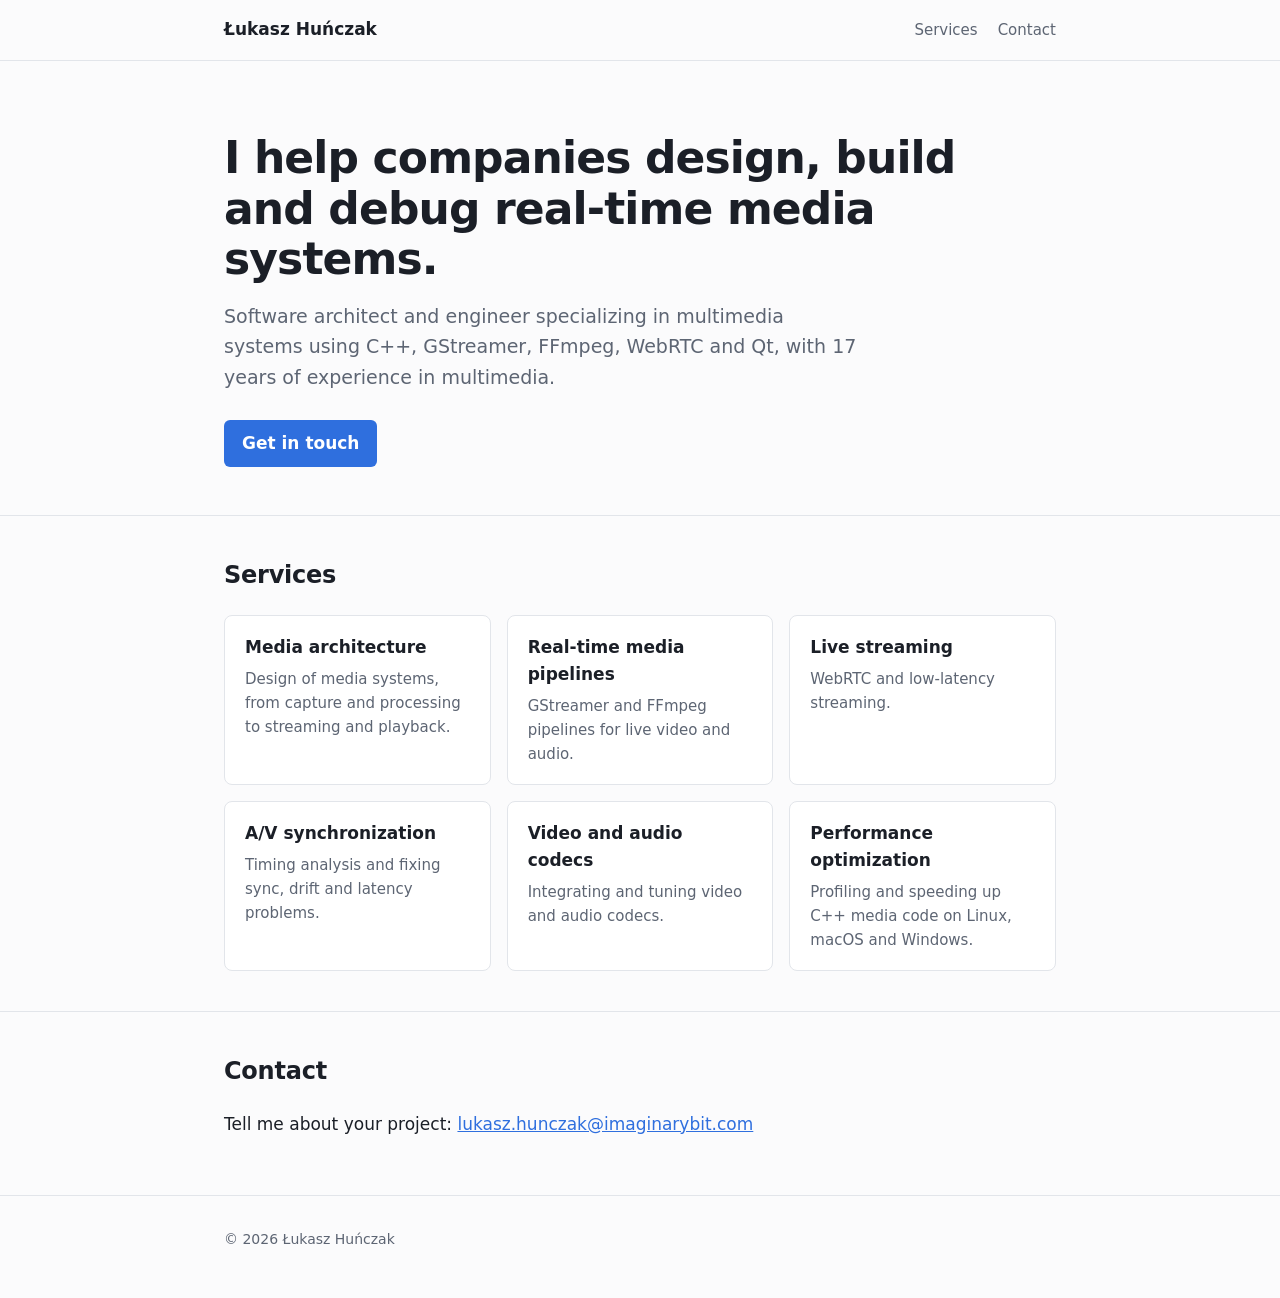
==== index.html @ c9fc4303 "Add first version of the website" ====
<!doctype html>
<html lang="en">
<head>
<meta charset="utf-8">
<meta name="viewport" content="width=device-width, initial-scale=1">
<title>Łukasz Huńczak – Real-time media systems</title>
<meta name="description" content="Software architect and engineer for real-time media systems: C++, GStreamer, FFmpeg, WebRTC and Qt.">
<link rel="canonical" href="https://imaginarybit.com/">
<link rel="icon" href="favicon.svg" type="image/svg+xml">
<meta property="og:type" content="website">
<meta property="og:title" content="Łukasz Huńczak – Real-time media systems">
<meta property="og:description" content="I help companies design, build and debug real-time media systems.">
<meta property="og:url" content="https://imaginarybit.com/">
<link rel="stylesheet" href="style.css">
</head>
<body>
<header class="top">
  <div class="wrap">
    <a class="brand" href="/">Łukasz Huńczak</a>
    <nav>
      <a href="#services">Services</a>
      <a href="#contact">Contact</a>
    </nav>
  </div>
</header>

<main>
  <div class="wrap hero">
    <h1>I help companies design, build and debug real-time media systems.</h1>
    <p>Software architect and engineer specializing in multimedia systems
      using C++, GStreamer, FFmpeg, WebRTC and Qt, with 17 years of
      experience in multimedia.</p>
    <a class="button" href="#contact">Get in touch</a>
  </div>

  <section id="services">
    <div class="wrap">
      <h2>Services</h2>
      <ul class="services">
        <li>
          <h3>Media architecture</h3>
          <p>Design of media systems, from capture and processing to
            streaming and playback.</p>
        </li>
        <li>
          <h3>Real-time media pipelines</h3>
          <p>GStreamer and FFmpeg pipelines for live video and audio.</p>
        </li>
        <li>
          <h3>Live streaming</h3>
          <p>WebRTC and low-latency streaming.</p>
        </li>
        <li>
          <h3>A/V synchronization</h3>
          <p>Timing analysis and fixing sync, drift and latency problems.</p>
        </li>
        <li>
          <h3>Video and audio codecs</h3>
          <p>Integrating and tuning video and audio codecs.</p>
        </li>
        <li>
          <h3>Performance optimization</h3>
          <p>Profiling and speeding up C++ media code on Linux, macOS and
            Windows.</p>
        </li>
      </ul>
    </div>
  </section>

  <section id="contact">
    <div class="wrap">
      <h2>Contact</h2>
      <p>Tell me about your project:
        <a href="mailto:lukasz.hunczak@imaginarybit.com">lukasz.hunczak@imaginarybit.com</a></p>
    </div>
  </section>
</main>

<footer>
  <div class="wrap">© 2026 Łukasz Huńczak</div>
</footer>
</body>
</html>
---- style.css ----
:root {
  --bg: #fbfbfc;
  --fg: #1b1f27;
  --muted: #5d6573;
  --line: #e2e5ea;
  --card: #ffffff;
  --accent: #2f6fde;
  --font: system-ui, -apple-system, "Segoe UI", Roboto, sans-serif;
  color-scheme: light dark;
}

@media (prefers-color-scheme: dark) {
  :root {
    --bg: #14171c;
    --fg: #e6e8ec;
    --muted: #9aa2b1;
    --line: #2a2f38;
    --card: #1b1f26;
    --accent: #6ea0f7;
  }
}

* { box-sizing: border-box; }

html { scroll-behavior: smooth; }

body {
  margin: 0;
  background: var(--bg);
  color: var(--fg);
  font: 17px/1.6 var(--font);
  -webkit-text-size-adjust: 100%;
}

a { color: var(--accent); }
a:hover { text-decoration-thickness: 2px; }

.wrap {
  max-width: 880px;
  margin: 0 auto;
  padding: 0 24px;
}

header.top {
  border-bottom: 1px solid var(--line);
}

header.top .wrap {
  display: flex;
  align-items: center;
  justify-content: space-between;
  gap: 16px;
  min-height: 60px;
}

.brand {
  font-weight: 650;
  white-space: nowrap;
  color: var(--fg);
  text-decoration: none;
}

nav { display: flex; gap: 20px; flex-wrap: wrap; }
nav a { color: var(--muted); text-decoration: none; font-size: 15px; }
nav a:hover { color: var(--fg); }

.hero { padding-top: 72px; padding-bottom: 48px; }

.hero h1 {
  margin: 0 0 16px;
  max-width: 760px;
  font-size: clamp(30px, 5.5vw, 44px);
  line-height: 1.15;
  letter-spacing: -0.02em;
}

.hero p {
  margin: 0 0 28px;
  max-width: 640px;
  font-size: 19px;
  color: var(--muted);
}

.button {
  display: inline-block;
  padding: 10px 18px;
  border-radius: 6px;
  background: var(--accent);
  color: #fff;
  font-weight: 600;
  text-decoration: none;
}
.button:hover { filter: brightness(1.08); }

section { padding: 40px 0; border-top: 1px solid var(--line); }

h2 {
  margin: 0 0 20px;
  font-size: 24px;
  letter-spacing: -0.01em;
}

.services {
  display: grid;
  grid-template-columns: repeat(auto-fit, minmax(250px, 1fr));
  gap: 16px;
  margin: 0;
  padding: 0;
  list-style: none;
}

.services li {
  padding: 18px 20px;
  background: var(--card);
  border: 1px solid var(--line);
  border-radius: 8px;
}

.services h3 { margin: 0 0 6px; font-size: 17px; }
.services p { margin: 0; color: var(--muted); font-size: 15px; }

footer {
  padding: 32px 0 48px;
  border-top: 1px solid var(--line);
  color: var(--muted);
  font-size: 14px;
}

@media (max-width: 560px) {
  body { font-size: 16px; }
  .wrap { padding: 0 16px; }
  header.top .wrap {
    flex-direction: column;
    align-items: flex-start;
    gap: 4px;
    padding-top: 12px;
    padding-bottom: 12px;
  }
  nav { gap: 16px; }
  .hero { padding-top: 48px; padding-bottom: 32px; }
}
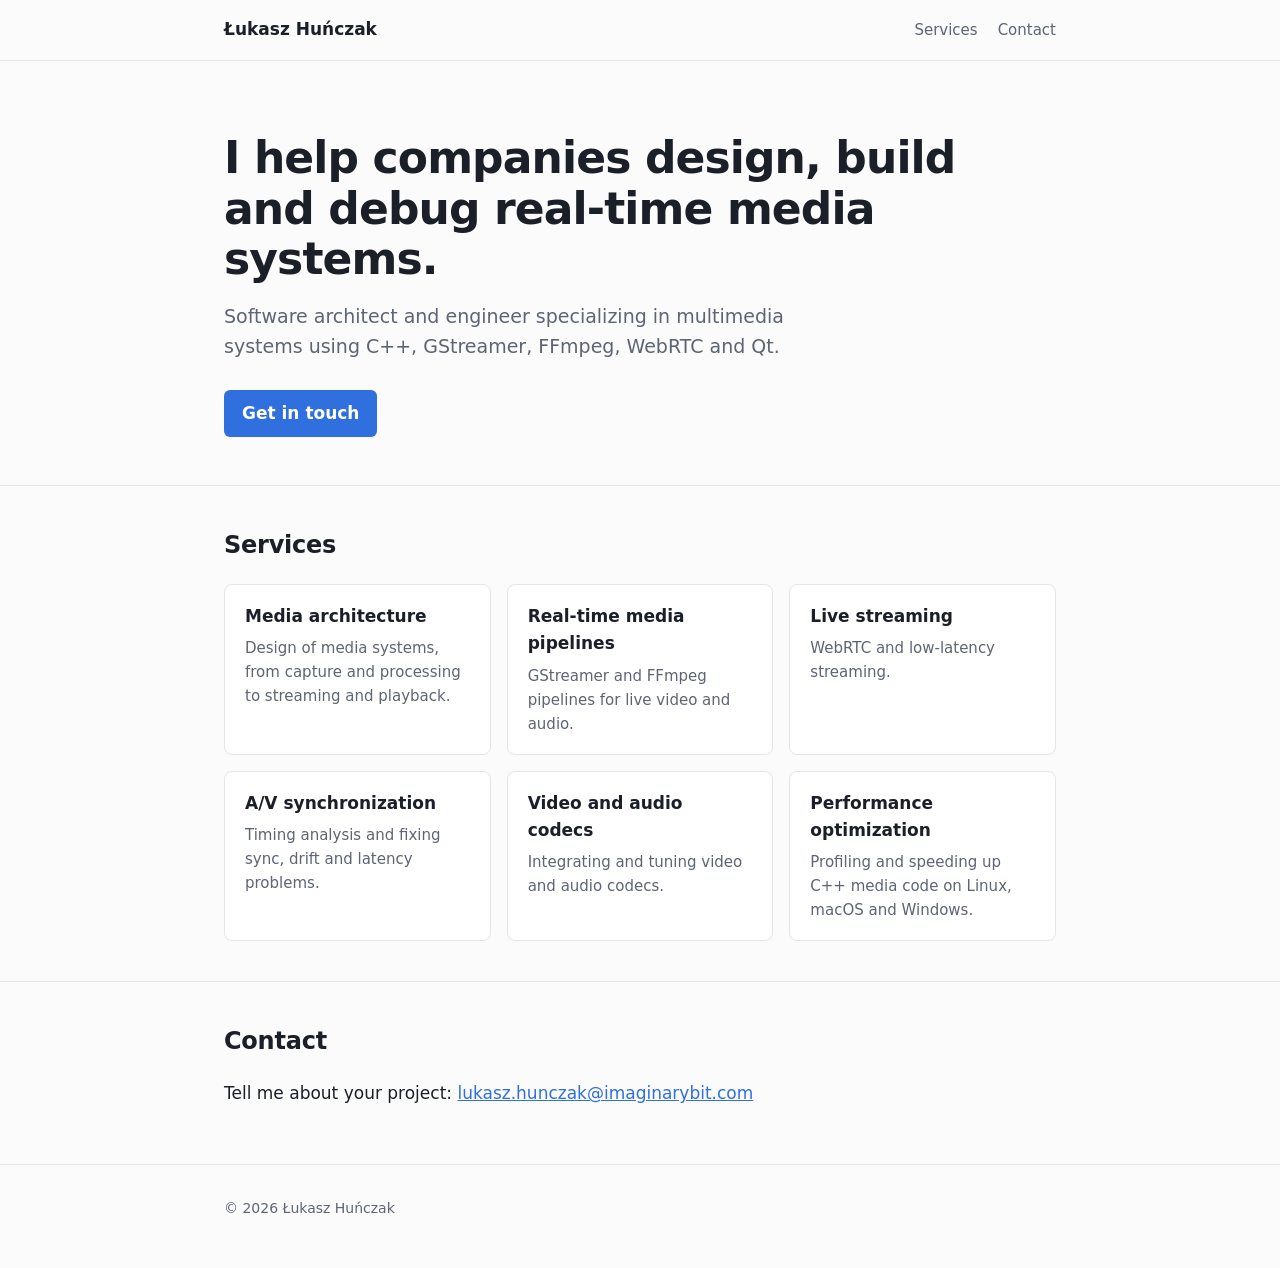
==== commit c77d954f: "Remove years of experience" ====
--- a/index.html
+++ b/index.html
@@ -28,8 +28,7 @@
   <div class="wrap hero">
     <h1>I help companies design, build and debug real-time media systems.</h1>
     <p>Software architect and engineer specializing in multimedia systems
-      using C++, GStreamer, FFmpeg, WebRTC and Qt, with 17 years of
-      experience in multimedia.</p>
+      using C++, GStreamer, FFmpeg, WebRTC and Qt.</p>
     <a class="button" href="#contact">Get in touch</a>
   </div>
 
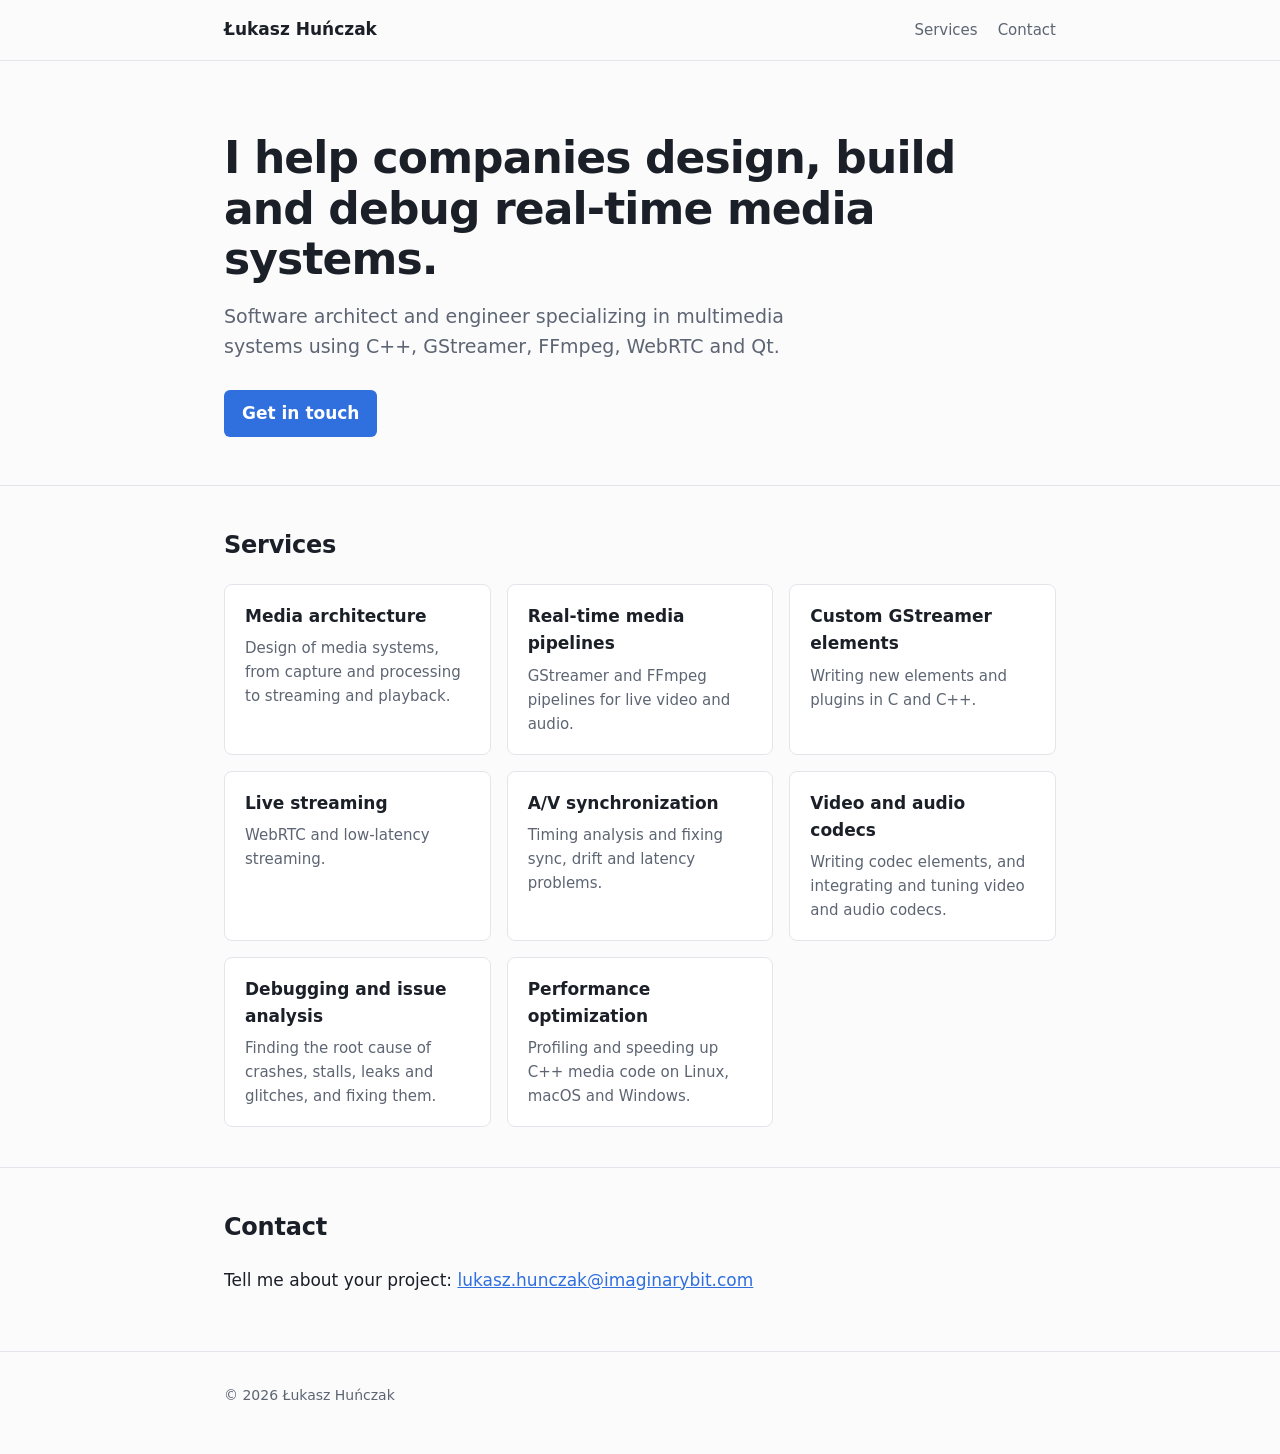
==== commit 6ed0a28a: "Add debugging and custom elements to services" ====
--- a/index.html
+++ b/index.html
@@ -46,6 +46,10 @@
           <p>GStreamer and FFmpeg pipelines for live video and audio.</p>
         </li>
         <li>
+          <h3>Custom GStreamer elements</h3>
+          <p>Writing new elements and plugins in C and C++.</p>
+        </li>
+        <li>
           <h3>Live streaming</h3>
           <p>WebRTC and low-latency streaming.</p>
         </li>
@@ -55,7 +59,13 @@
         </li>
         <li>
           <h3>Video and audio codecs</h3>
-          <p>Integrating and tuning video and audio codecs.</p>
+          <p>Writing codec elements, and integrating and tuning video and
+            audio codecs.</p>
+        </li>
+        <li>
+          <h3>Debugging and issue analysis</h3>
+          <p>Finding the root cause of crashes, stalls, leaks and glitches,
+            and fixing them.</p>
         </li>
         <li>
           <h3>Performance optimization</h3>
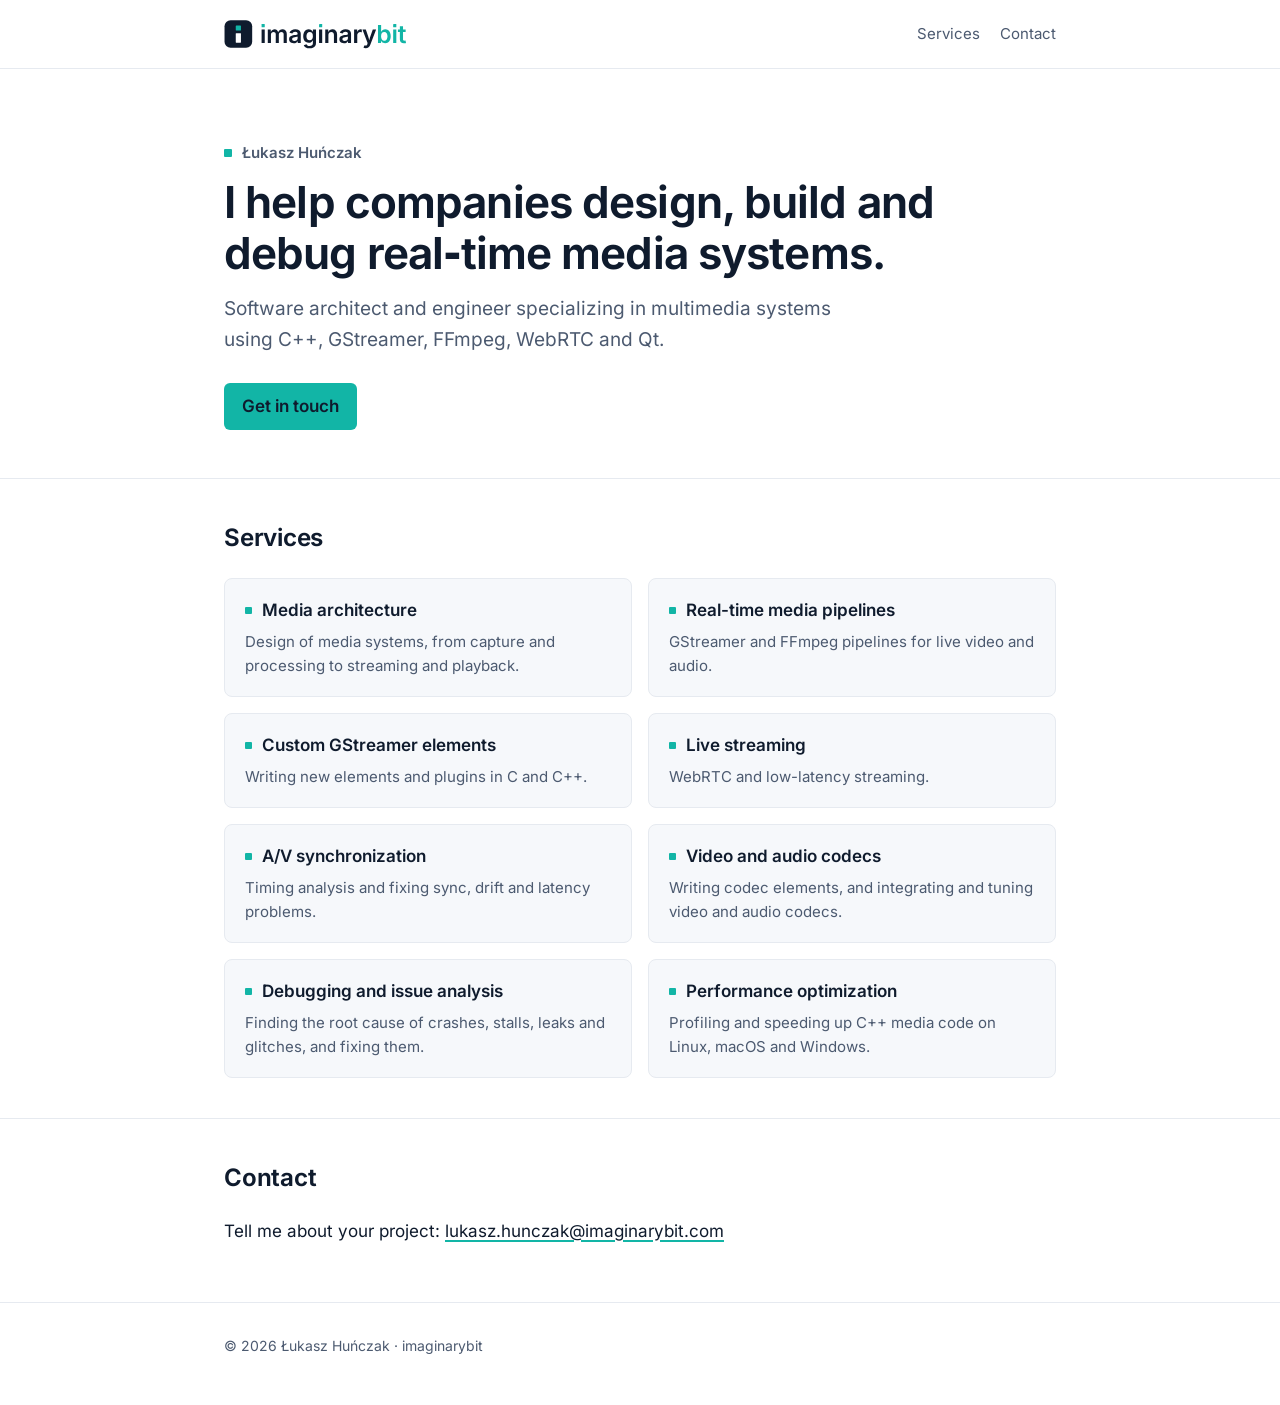
==== commit 5002c18d: "Apply brand v1 design" ====
--- a/index.html
+++ b/index.html
@@ -3,20 +3,32 @@
 <head>
 <meta charset="utf-8">
 <meta name="viewport" content="width=device-width, initial-scale=1">
-<title>Łukasz Huńczak – Real-time media systems</title>
+<title>imaginarybit – Łukasz Huńczak, real-time media systems</title>
 <meta name="description" content="Software architect and engineer for real-time media systems: C++, GStreamer, FFmpeg, WebRTC and Qt.">
 <link rel="canonical" href="https://imaginarybit.com/">
+<link rel="icon" href="favicon-32.png" type="image/png" sizes="32x32">
 <link rel="icon" href="favicon.svg" type="image/svg+xml">
+<link rel="apple-touch-icon" href="apple-touch-icon.png">
+<meta name="theme-color" content="#ffffff" media="(prefers-color-scheme: light)">
+<meta name="theme-color" content="#0f1b2d" media="(prefers-color-scheme: dark)">
 <meta property="og:type" content="website">
-<meta property="og:title" content="Łukasz Huńczak – Real-time media systems">
+<meta property="og:site_name" content="imaginarybit">
+<meta property="og:title" content="imaginarybit – Łukasz Huńczak, real-time media systems">
 <meta property="og:description" content="I help companies design, build and debug real-time media systems.">
 <meta property="og:url" content="https://imaginarybit.com/">
+<meta property="og:image" content="https://imaginarybit.com/images/imaginarybit-icon-512.png">
+<link rel="preload" href="fonts/inter-latin.woff2" as="font" type="font/woff2" crossorigin>
 <link rel="stylesheet" href="style.css">
 </head>
 <body>
 <header class="top">
   <div class="wrap">
-    <a class="brand" href="/">Łukasz Huńczak</a>
+    <a class="brand" href="/" aria-label="imaginarybit, home">
+      <picture>
+        <source srcset="images/imaginarybit-logo-dark.svg" media="(prefers-color-scheme: dark)">
+        <img src="images/imaginarybit-logo-light.svg" alt="imaginarybit" width="183" height="30">
+      </picture>
+    </a>
     <nav>
       <a href="#services">Services</a>
       <a href="#contact">Contact</a>
@@ -26,9 +38,10 @@
 
 <main>
   <div class="wrap hero">
-    <h1>I help companies design, build and debug real-time media systems.</h1>
-    <p>Software architect and engineer specializing in multimedia systems
-      using C++, GStreamer, FFmpeg, WebRTC and Qt.</p>
+    <p class="eyebrow">Łukasz Huńczak</p>
+    <h1>I help companies design, build and debug real&#8209;time media systems.</h1>
+    <p class="lead">Software architect and engineer specializing in multimedia
+      systems using C++, GStreamer, FFmpeg, WebRTC and Qt.</p>
     <a class="button" href="#contact">Get in touch</a>
   </div>
 
@@ -86,7 +99,7 @@
 </main>
 
 <footer>
-  <div class="wrap">© 2026 Łukasz Huńczak</div>
+  <div class="wrap">© 2026 Łukasz Huńczak · imaginarybit</div>
 </footer>
 </body>
 </html>
--- a/style.css
+++ b/style.css
@@ -1,22 +1,50 @@
+/* Inter (SIL Open Font License 1.1, see fonts/OFL.txt), served from this site. */
+@font-face {
+  font-family: "Inter Variable";
+  font-style: normal;
+  font-display: swap;
+  font-weight: 100 900;
+  src: url(fonts/inter-latin-ext.woff2) format("woff2-variations");
+  unicode-range: U+0100-02BA, U+02BD-02C5, U+02C7-02CC, U+02CE-02D7, U+02DD-02FF,
+    U+0304, U+0308, U+0329, U+1D00-1DBF, U+1E00-1E9F, U+1EF2-1EFF, U+2020,
+    U+20A0-20AB, U+20AD-20C0, U+2113, U+2C60-2C7F, U+A720-A7FF;
+}
+
+@font-face {
+  font-family: "Inter Variable";
+  font-style: normal;
+  font-display: swap;
+  font-weight: 100 900;
+  src: url(fonts/inter-latin.woff2) format("woff2-variations");
+  unicode-range: U+0000-00FF, U+0131, U+0152-0153, U+02BB-02BC, U+02C6, U+02DA,
+    U+02DC, U+0304, U+0308, U+0329, U+2000-206F, U+20AC, U+2122, U+2191,
+    U+2193, U+2212, U+2215, U+FEFF, U+FFFD;
+}
+
+/* Brand v1: ink #0f1b2d, teal #12b5a6, slate #6b7a90, grey #e6eaf0. */
 :root {
-  --bg: #fbfbfc;
-  --fg: #1b1f27;
-  --muted: #5d6573;
-  --line: #e2e5ea;
-  --card: #ffffff;
-  --accent: #2f6fde;
-  --font: system-ui, -apple-system, "Segoe UI", Roboto, sans-serif;
+  --bg: #ffffff;
+  --fg: #0f1b2d;
+  --muted: #4c5a70;
+  --line: #e6eaf0;
+  --card: #f6f8fb;
+  --teal: #12b5a6;
+  --link: #0f1b2d;
+  --button-bg: #12b5a6;
+  --button-fg: #0f1b2d;
+  --font: "Inter Variable", system-ui, -apple-system, "Segoe UI", Roboto,
+    sans-serif;
   color-scheme: light dark;
 }
 
 @media (prefers-color-scheme: dark) {
   :root {
-    --bg: #14171c;
-    --fg: #e6e8ec;
-    --muted: #9aa2b1;
-    --line: #2a2f38;
-    --card: #1b1f26;
-    --accent: #6ea0f7;
+    --bg: #0f1b2d;
+    --fg: #ffffff;
+    --muted: #a9b5c7;
+    --line: #22314a;
+    --card: #142339;
+    --link: #12b5a6;
   }
 }
 
@@ -32,8 +60,13 @@
   -webkit-text-size-adjust: 100%;
 }
 
-a { color: var(--accent); }
-a:hover { text-decoration-thickness: 2px; }
+a {
+  color: var(--link);
+  text-decoration-color: var(--teal);
+  text-decoration-thickness: 2px;
+  text-underline-offset: 3px;
+}
+a:hover { color: var(--teal); }
 
 .wrap {
   max-width: 880px;
@@ -50,31 +83,46 @@
   align-items: center;
   justify-content: space-between;
   gap: 16px;
-  min-height: 60px;
-}
-
-.brand {
-  font-weight: 650;
-  white-space: nowrap;
-  color: var(--fg);
-  text-decoration: none;
-}
+  min-height: 68px;
+}
+
+.brand { display: block; line-height: 0; }
+.brand img { display: block; height: 30px; width: auto; }
 
 nav { display: flex; gap: 20px; flex-wrap: wrap; }
 nav a { color: var(--muted); text-decoration: none; font-size: 15px; }
 nav a:hover { color: var(--fg); }
 
 .hero { padding-top: 72px; padding-bottom: 48px; }
+
+.eyebrow {
+  margin: 0 0 12px;
+  font-size: 15px;
+  font-weight: 600;
+  color: var(--muted);
+}
+
+.eyebrow::before {
+  content: "";
+  display: inline-block;
+  width: 8px;
+  height: 8px;
+  margin-right: 10px;
+  border-radius: 1px;
+  background: var(--teal);
+  vertical-align: 1px;
+}
 
 .hero h1 {
   margin: 0 0 16px;
   max-width: 760px;
   font-size: clamp(30px, 5.5vw, 44px);
+  font-weight: 650;
   line-height: 1.15;
   letter-spacing: -0.02em;
 }
 
-.hero p {
+.lead {
   margin: 0 0 28px;
   max-width: 640px;
   font-size: 19px;
@@ -85,24 +133,25 @@
   display: inline-block;
   padding: 10px 18px;
   border-radius: 6px;
-  background: var(--accent);
-  color: #fff;
+  background: var(--button-bg);
+  color: var(--button-fg);
   font-weight: 600;
   text-decoration: none;
 }
-.button:hover { filter: brightness(1.08); }
+.button:hover { color: var(--button-fg); filter: brightness(1.08); }
 
 section { padding: 40px 0; border-top: 1px solid var(--line); }
 
 h2 {
   margin: 0 0 20px;
   font-size: 24px;
+  font-weight: 650;
   letter-spacing: -0.01em;
 }
 
 .services {
   display: grid;
-  grid-template-columns: repeat(auto-fit, minmax(250px, 1fr));
+  grid-template-columns: repeat(2, 1fr);
   gap: 16px;
   margin: 0;
   padding: 0;
@@ -116,7 +165,23 @@
   border-radius: 8px;
 }
 
-.services h3 { margin: 0 0 6px; font-size: 17px; }
+.services h3 {
+  margin: 0 0 6px;
+  font-size: 17px;
+  font-weight: 600;
+}
+
+.services h3::before {
+  content: "";
+  display: inline-block;
+  width: 7px;
+  height: 7px;
+  margin-right: 10px;
+  border-radius: 1px;
+  background: var(--teal);
+  vertical-align: 2px;
+}
+
 .services p { margin: 0; color: var(--muted); font-size: 15px; }
 
 footer {
@@ -129,13 +194,15 @@
 @media (max-width: 560px) {
   body { font-size: 16px; }
   .wrap { padding: 0 16px; }
+  .services { grid-template-columns: 1fr; }
   header.top .wrap {
     flex-direction: column;
     align-items: flex-start;
-    gap: 4px;
-    padding-top: 12px;
+    gap: 8px;
+    padding-top: 14px;
     padding-bottom: 12px;
   }
+  .brand img { height: 26px; }
   nav { gap: 16px; }
-  .hero { padding-top: 48px; padding-bottom: 32px; }
-}
+  .hero { padding-top: 40px; padding-bottom: 32px; }
+}
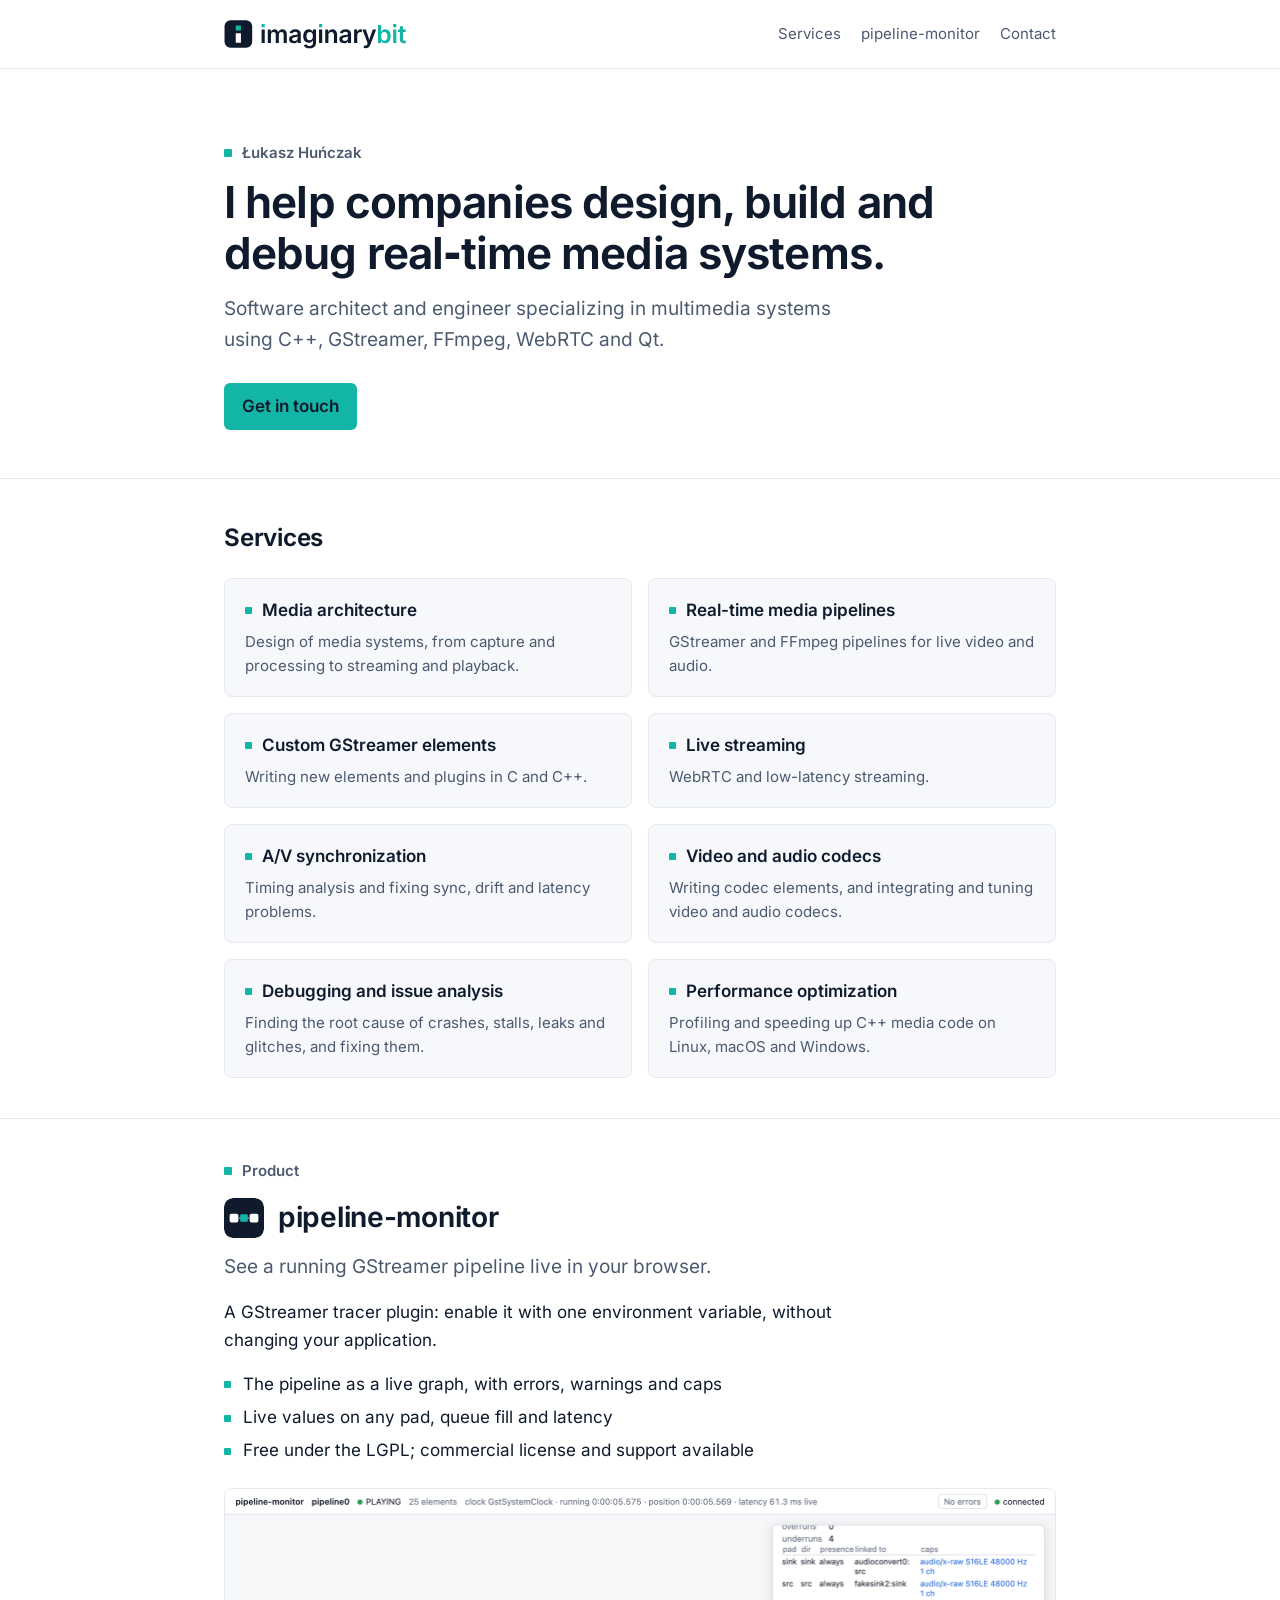
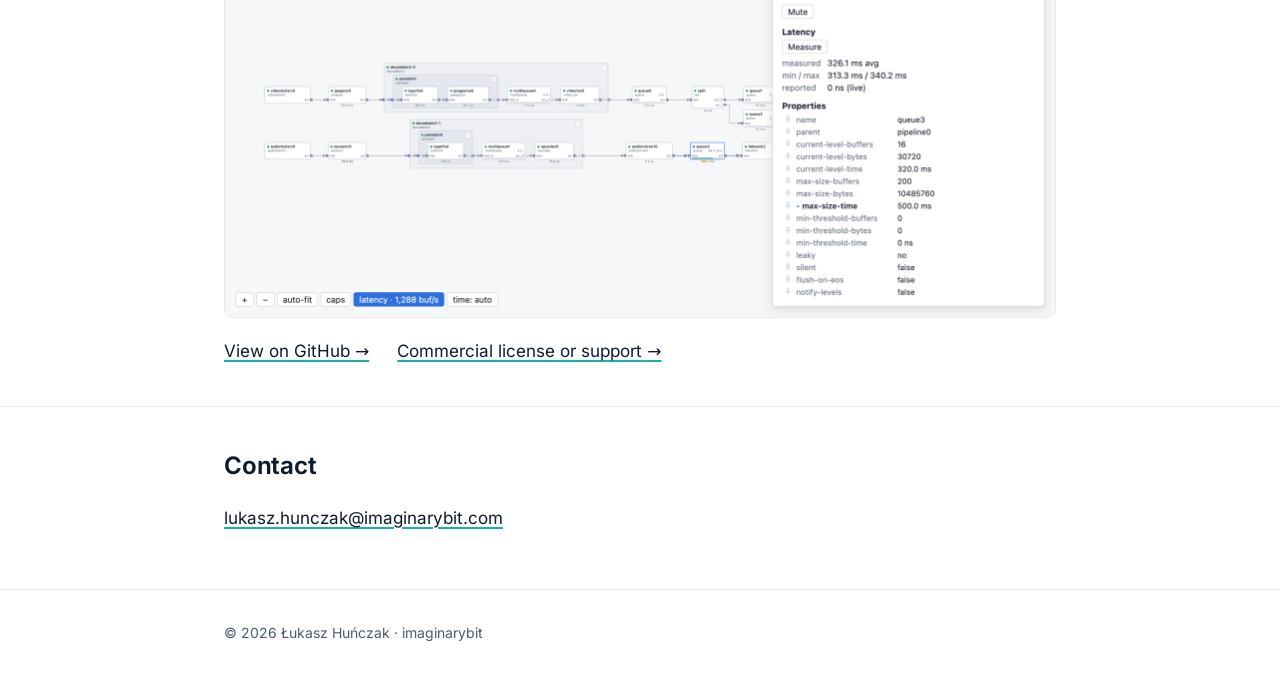
==== commit ba1d381b: "Add pipeline-monitor section" ====
--- a/index.html
+++ b/index.html
@@ -31,6 +31,7 @@
     </a>
     <nav>
       <a href="#services">Services</a>
+      <a href="#pipeline-monitor">pipeline-monitor</a>
       <a href="#contact">Contact</a>
     </nav>
   </div>
@@ -89,11 +90,34 @@
     </div>
   </section>
 
+  <section id="pipeline-monitor">
+    <div class="wrap">
+      <p class="eyebrow">Product</p>
+      <h2 class="product-name"><img src="images/pipeline-monitor-icon.svg"
+        width="40" height="40" alt="">pipeline-monitor</h2>
+      <p class="lead">See a running GStreamer pipeline live in your browser.</p>
+      <p>A GStreamer tracer plugin: enable it with one environment variable,
+        without changing your application.</p>
+      <ul class="points">
+        <li>The pipeline as a live graph, with errors, warnings and caps</li>
+        <li>Live values on any pad, queue fill and latency</li>
+        <li>Free under the LGPL; commercial license and support available</li>
+      </ul>
+      <a class="shot" href="https://github.com/imgbit/pipeline-monitor">
+        <img src="images/pipeline-monitor.webp" width="1664" height="858"
+          loading="lazy" alt="pipeline-monitor showing a running pipeline as a graph, with latency under every element and the details of a queue">
+      </a>
+      <p class="links">
+        <a href="https://github.com/imgbit/pipeline-monitor">View on GitHub</a>
+        <a href="mailto:lukasz.hunczak@imaginarybit.com?subject=pipeline-monitor">Commercial license or support</a>
+      </p>
+    </div>
+  </section>
+
   <section id="contact">
     <div class="wrap">
       <h2>Contact</h2>
-      <p>Tell me about your project:
-        <a href="mailto:lukasz.hunczak@imaginarybit.com">lukasz.hunczak@imaginarybit.com</a></p>
+      <p><a href="mailto:lukasz.hunczak@imaginarybit.com">lukasz.hunczak@imaginarybit.com</a></p>
     </div>
   </section>
 </main>
--- a/style.css
+++ b/style.css
@@ -184,6 +184,61 @@
 
 .services p { margin: 0; color: var(--muted); font-size: 15px; }
 
+.product-name {
+  display: flex;
+  align-items: center;
+  gap: 14px;
+  margin-bottom: 12px;
+  font-size: 28px;
+}
+
+.product-name img { flex: none; border-radius: 9px; }
+
+#pipeline-monitor .lead { margin-bottom: 12px; }
+#pipeline-monitor p { max-width: 640px; }
+
+.points {
+  margin: 16px 0 24px;
+  padding: 0;
+  list-style: none;
+}
+
+.points li {
+  position: relative;
+  margin: 6px 0;
+  padding-left: 19px;
+}
+
+.points li::before {
+  content: "";
+  position: absolute;
+  left: 0;
+  top: 0.62em;
+  width: 7px;
+  height: 7px;
+  border-radius: 1px;
+  background: var(--teal);
+}
+
+.shot { display: block; }
+
+.shot img {
+  display: block;
+  width: 100%;
+  height: auto;
+  border: 1px solid var(--line);
+  border-radius: 8px;
+}
+
+.links {
+  display: flex;
+  flex-wrap: wrap;
+  gap: 8px 28px;
+  margin: 20px 0 0;
+}
+
+.links a::after { content: " →"; }
+
 footer {
   padding: 32px 0 48px;
   border-top: 1px solid var(--line);
